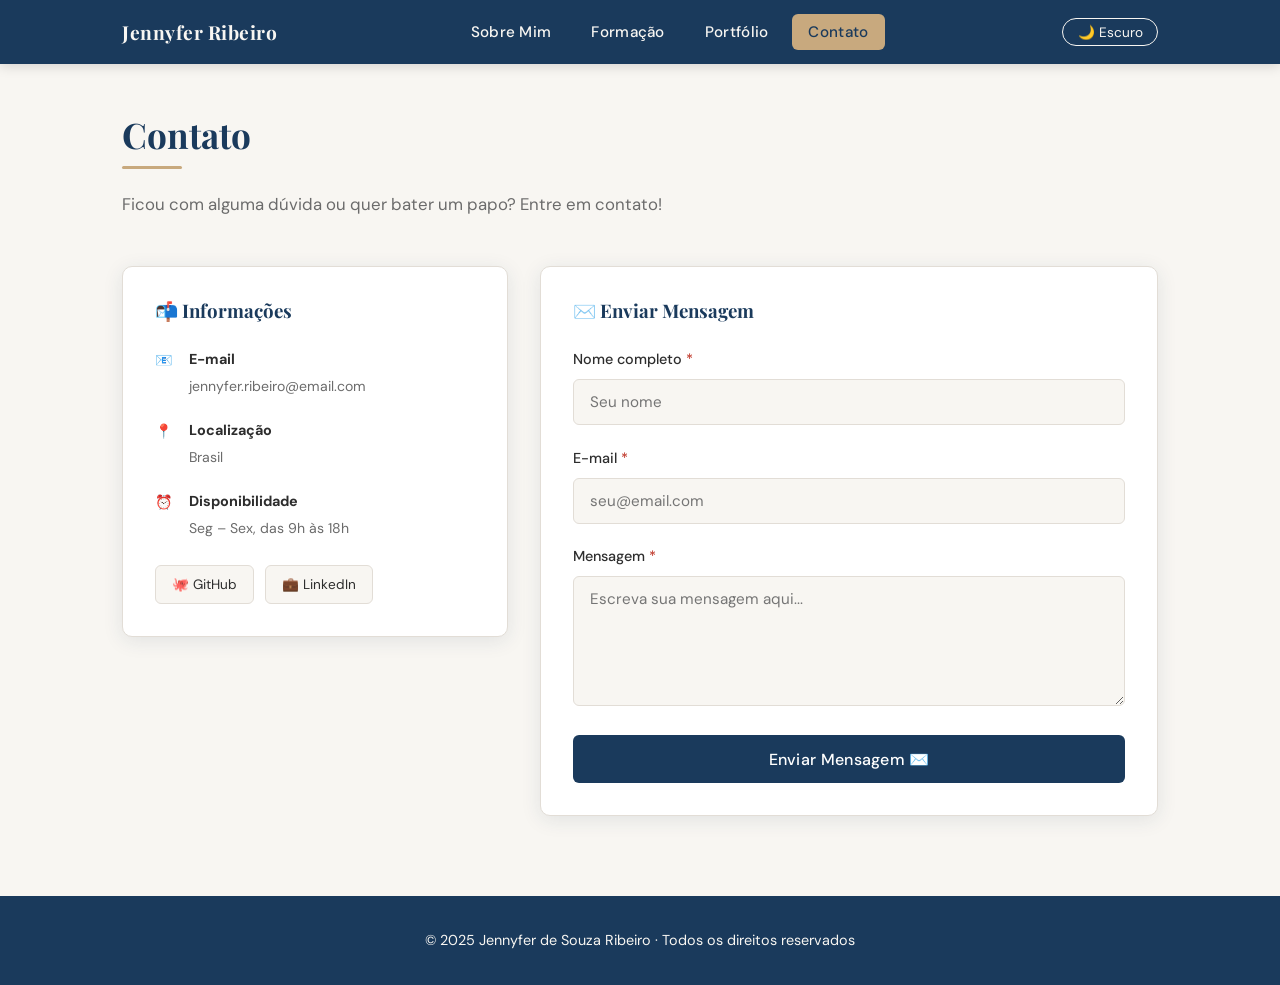
==== contato.html @ c046cff6 "Rename 4contato.html to contato.html" ====
<!DOCTYPE html>
<html lang="pt-BR">
<head>
  <meta charset="UTF-8" />
  <meta name="viewport" content="width=device-width, initial-scale=1.0" />
  <title>Jennyfer Ribeiro | Contato</title>
  <link rel="stylesheet" href="css/style.css" />
  <style>
    /* === LAYOUT DA PÁGINA DE CONTATO === */
    .contato-grid {
      display: grid;
      grid-template-columns: 1fr 1.6fr;
      gap: 2rem;
      margin-top: 1rem;
    }

    /* === CARD DE INFORMAÇÕES === */
    .info-card {
      background-color: var(--cor-fundo-card);
      border: 1px solid var(--cor-borda);
      border-radius: var(--raio);
      padding: 2rem;
      box-shadow: var(--sombra);
      transition: background-color var(--transicao);
      height: fit-content;
    }

    .info-card h3 {
      color: var(--cor-primaria);
      margin-bottom: 1.5rem;
    }

    /* Item de contato (ícone + texto) */
    .info-item {
      display: flex;
      align-items: flex-start;
      gap: 1rem;
      margin-bottom: 1.2rem;
    }

    .info-icone {
      font-size: 1.4rem;
      flex-shrink: 0;
      margin-top: 2px;
    }

    .info-item strong {
      display: block;
      color: var(--cor-texto);
      font-size: 0.9rem;
    }

    .info-item span {
      color: var(--cor-texto-suave);
      font-size: 0.88rem;
    }

    /* Links de redes sociais */
    .redes {
      display: flex;
      gap: 0.7rem;
      margin-top: 1.5rem;
      flex-wrap: wrap;
    }

    .rede-btn {
      padding: 0.45rem 1rem;
      border-radius: 6px;
      border: 1.5px solid var(--cor-borda);
      background: var(--cor-fundo);
      color: var(--cor-texto);
      font-size: 0.85rem;
      font-family: 'DM Sans', sans-serif;
      cursor: pointer;
      text-decoration: none;
      display: inline-flex;
      align-items: center;
      gap: 0.4rem;
      transition: all var(--transicao);
    }

    .rede-btn:hover {
      background-color: var(--cor-primaria);
      color: #fff;
      border-color: var(--cor-primaria);
    }

    /* === FORMULÁRIO === */
    .form-card {
      background-color: var(--cor-fundo-card);
      border: 1px solid var(--cor-borda);
      border-radius: var(--raio);
      padding: 2rem;
      box-shadow: var(--sombra);
      transition: background-color var(--transicao);
    }

    .form-card h3 {
      color: var(--cor-primaria);
      margin-bottom: 1.5rem;
    }

    /* Grupo de campo: label + input */
    .form-grupo {
      margin-bottom: 1.3rem;
    }

    .form-grupo label {
      display: block;
      font-size: 0.9rem;
      font-weight: 500;
      color: var(--cor-texto);
      margin-bottom: 0.45rem;
    }

    /* Asterisco obrigatório */
    .form-grupo label span {
      color: #c0392b;
    }

    /* Estilo dos campos de input */
    .form-grupo input,
    .form-grupo textarea {
      width: 100%;
      padding: 0.75rem 1rem;
      border: 1.5px solid var(--cor-borda);
      border-radius: 6px;
      background-color: var(--cor-fundo);
      color: var(--cor-texto);
      font-family: 'DM Sans', sans-serif;
      font-size: 0.95rem;
      transition: border-color var(--transicao), box-shadow var(--transicao), background-color var(--transicao);
      outline: none;
    }

    .form-grupo input:focus,
    .form-grupo textarea:focus {
      border-color: var(--cor-primaria);
      box-shadow: 0 0 0 3px rgba(26, 58, 92, 0.12);
    }

    /* Campo com erro de validação */
    .form-grupo input.erro,
    .form-grupo textarea.erro {
      border-color: #c0392b;
      box-shadow: 0 0 0 3px rgba(192, 57, 43, 0.12);
    }

    .form-grupo textarea {
      resize: vertical;
      min-height: 130px;
    }

    /* Mensagem de erro individual */
    .erro-msg {
      color: #c0392b;
      font-size: 0.82rem;
      margin-top: 0.3rem;
      display: none; /* ocultado por padrão; JS mostra quando necessário */
    }

    /* Botão de envio */
    .btn-enviar {
      width: 100%;
      padding: 0.85rem;
      background-color: var(--cor-primaria);
      color: #fff;
      border: none;
      border-radius: 6px;
      font-size: 1rem;
      font-family: 'DM Sans', sans-serif;
      font-weight: 500;
      cursor: pointer;
      transition: background-color var(--transicao), transform var(--transicao);
      letter-spacing: 0.3px;
    }

    .btn-enviar:hover {
      background-color: var(--cor-secundaria);
      color: #1a3a5c;
    }

    .btn-enviar:active {
      transform: scale(0.98);
    }

    /* === MODAL DE CONFIRMAÇÃO === */
    .modal-overlay {
      position: fixed;
      inset: 0;
      background-color: rgba(0, 0, 0, 0.45);
      display: flex;
      align-items: center;
      justify-content: center;
      z-index: 2000;
      opacity: 0;
      pointer-events: none;
      transition: opacity 0.3s ease;
    }

    .modal-overlay.visivel {
      opacity: 1;
      pointer-events: all;
    }

    .modal-box {
      background-color: var(--cor-fundo-card);
      border-radius: var(--raio);
      padding: 2.5rem;
      max-width: 400px;
      width: 90%;
      text-align: center;
      box-shadow: 0 20px 60px rgba(0,0,0,0.25);
      transform: scale(0.9);
      transition: transform 0.3s ease, background-color var(--transicao);
    }

    .modal-overlay.visivel .modal-box {
      transform: scale(1);
    }

    .modal-icone {
      font-size: 3rem;
      margin-bottom: 1rem;
    }

    .modal-box h3 {
      color: var(--cor-primaria);
      margin-bottom: 0.7rem;
    }

    .modal-box p {
      color: var(--cor-texto-suave);
      font-size: 0.95rem;
      margin-bottom: 1.5rem;
    }

    .btn-fechar-modal {
      padding: 0.6rem 2rem;
      background-color: var(--cor-primaria);
      color: #fff;
      border: none;
      border-radius: 6px;
      font-family: 'DM Sans', sans-serif;
      font-size: 0.95rem;
      cursor: pointer;
      transition: background-color var(--transicao);
    }

    .btn-fechar-modal:hover {
      background-color: var(--cor-secundaria);
      color: #1a3a5c;
    }

    @media (max-width: 768px) {
      .contato-grid { grid-template-columns: 1fr; }
    }
  </style>
</head>
<body>

  <!-- ============================================
       NAVEGAÇÃO PRINCIPAL
       ============================================ -->
  <nav aria-label="Navegação principal">
    <div class="nav-container">
      <span class="nav-logo">Jennyfer Ribeiro</span>
      <button class="nav-toggle" aria-label="Abrir menu" aria-expanded="false">
        <span></span><span></span><span></span>
      </button>
      <ul class="nav-links" role="list">
        <li><a href="index.html">Sobre Mim</a></li>
        <li><a href="formacao.html">Formação</a></li>
        <li><a href="portfolio.html">Portfólio</a></li>
        <li><a href="contato.html">Contato</a></li>
      </ul>
      <button id="btn-tema" aria-label="Alternar tema">🌙 Escuro</button>
    </div>
  </nav>

  <!-- ============================================
       CONTEÚDO PRINCIPAL
       ============================================ -->
  <main>

    <h2 class="secao-titulo">Contato</h2>
    <p class="secao-subtitulo">Ficou com alguma dúvida ou quer bater um papo? Entre em contato!</p>

    <div class="contato-grid">

      <!-- Informações de contato -->
      <aside class="info-card">
        <h3>📬 Informações</h3>

        <div class="info-item">
          <span class="info-icone">📧</span>
          <div>
            <strong>E-mail</strong>
            <span>jennyfer.ribeiro@email.com</span>
          </div>
        </div>

        <div class="info-item">
          <span class="info-icone">📍</span>
          <div>
            <strong>Localização</strong>
            <span>Brasil</span>
          </div>
        </div>

        <div class="info-item">
          <span class="info-icone">⏰</span>
          <div>
            <strong>Disponibilidade</strong>
            <span>Seg – Sex, das 9h às 18h</span>
          </div>
        </div>

        <!-- Links de redes sociais -->
        <div class="redes">
          <a href="https://github.com/jennyferribeiro" target="_blank" rel="noopener noreferrer" class="rede-btn">🐙 GitHub</a>
          <a href="https://linkedin.com/in/jennyferribeiro" target="_blank" rel="noopener noreferrer" class="rede-btn">💼 LinkedIn</a>
        </div>
      </aside>

      <!-- Formulário de contato -->
      <section class="form-card">
        <h3>✉️ Enviar Mensagem</h3>

        <!--
          FORMULÁRIO DE CONTATO
          A validação é feita inteiramente em JavaScript (sem submit padrão),
          conforme exigência da atividade.
        -->
        <form id="form-contato" novalidate>

          <!-- Campo: Nome -->
          <div class="form-grupo">
            <label for="nome">Nome completo <span>*</span></label>
            <input
              type="text"
              id="nome"
              name="nome"
              placeholder="Seu nome"
              autocomplete="name"
            />
            <p class="erro-msg" id="erro-nome">Por favor, informe seu nome completo.</p>
          </div>

          <!-- Campo: E-mail -->
          <div class="form-grupo">
            <label for="email">E-mail <span>*</span></label>
            <input
              type="email"
              id="email"
              name="email"
              placeholder="seu@email.com"
              autocomplete="email"
            />
            <p class="erro-msg" id="erro-email">Por favor, informe um e-mail válido (ex: usuario@dominio.com).</p>
          </div>

          <!-- Campo: Mensagem -->
          <div class="form-grupo">
            <label for="mensagem">Mensagem <span>*</span></label>
            <textarea
              id="mensagem"
              name="mensagem"
              placeholder="Escreva sua mensagem aqui..."
            ></textarea>
            <p class="erro-msg" id="erro-mensagem">Por favor, escreva uma mensagem antes de enviar.</p>
          </div>

          <button type="submit" class="btn-enviar">Enviar Mensagem ✉️</button>

        </form>
      </section>

    </div>

  </main>

  <!-- ============================================
       MODAL DE CONFIRMAÇÃO
       Exibido após envio válido do formulário
       ============================================ -->
  <div class="modal-overlay" id="modal" role="dialog" aria-modal="true" aria-labelledby="modal-titulo">
    <div class="modal-box">
      <div class="modal-icone">✅</div>
      <h3 id="modal-titulo">Mensagem enviada!</h3>
      <p>Obrigada pelo contato, sua mensagem foi recebida com sucesso. Responderei em breve!</p>
      <button class="btn-fechar-modal" id="btn-fechar-modal">Fechar</button>
    </div>
  </div>

  <!-- ============================================
       RODAPÉ
       ============================================ -->
  <footer>
    <p>&copy; 2025 Jennyfer de Souza Ribeiro · Todos os direitos reservados</p>
  </footer>

  <!-- Script compartilhado: tema, menu, link ativo -->
  <script src="js/main.js"></script>

  <script>
    // ============================================
    // VALIDAÇÃO E ENVIO DO FORMULÁRIO DE CONTATO
    // Valida os campos antes do envio e exibe modal
    // ============================================
    (function () {

      var form      = document.getElementById('form-contato');
      var modal     = document.getElementById('modal');
      var btnFechar = document.getElementById('btn-fechar-modal');

      // --- Função auxiliar: valida formato de e-mail ---
      // Usa expressão regular para checar padrão usuario@dominio.com
      function emailValido(valor) {
        var regex = /^[^\s@]+@[^\s@]+\.[^\s@]{2,}$/;
        return regex.test(valor.trim());
      }

      // --- Função auxiliar: exibe ou oculta erro de um campo ---
      function marcarErro(campo, msgId, temErro) {
        var msg = document.getElementById(msgId);
        if (temErro) {
          campo.classList.add('erro');
          msg.style.display = 'block';
        } else {
          campo.classList.remove('erro');
          msg.style.display = 'none';
        }
      }

      // --- Remove erro ao usuário começar a digitar ---
      ['nome', 'email', 'mensagem'].forEach(function (id) {
        var campo = document.getElementById(id);
        campo.addEventListener('input', function () {
          campo.classList.remove('erro');
          document.getElementById('erro-' + id).style.display = 'none';
        });
      });

      // --- Evento de envio do formulário ---
      form.addEventListener('submit', function (evento) {
        // Impede o comportamento padrão do navegador (recarregar a página)
        evento.preventDefault();

        var campoNome     = document.getElementById('nome');
        var campoEmail    = document.getElementById('email');
        var campoMensagem = document.getElementById('mensagem');

        var nome     = campoNome.value.trim();
        var email    = campoEmail.value.trim();
        var mensagem = campoMensagem.value.trim();

        // Valida cada campo e exibe/oculta mensagem de erro
        var nomeOk     = nome.length >= 2;
        var emailOk    = emailValido(email);
        var mensagemOk = mensagem.length >= 5;

        marcarErro(campoNome,     'erro-nome',     !nomeOk);
        marcarErro(campoEmail,    'erro-email',    !emailOk);
        marcarErro(campoMensagem, 'erro-mensagem', !mensagemOk);

        // Se algum campo for inválido, interrompe aqui
        if (!nomeOk || !emailOk || !mensagemOk) {
          return;
        }

        // === TODOS OS CAMPOS VÁLIDOS ===

        // Limpa os campos do formulário
        form.reset();

        // Remove classes de erro residuais
        [campoNome, campoEmail, campoMensagem].forEach(function (c) {
          c.classList.remove('erro');
        });

        // Exibe o modal de confirmação
        modal.classList.add('visivel');
      });

      // --- Fecha o modal ao clicar no botão ---
      btnFechar.addEventListener('click', function () {
        modal.classList.remove('visivel');
      });

      // --- Fecha o modal ao clicar fora da caixa ---
      modal.addEventListener('click', function (e) {
        if (e.target === modal) {
          modal.classList.remove('visivel');
        }
      });

      // --- Fecha o modal com a tecla Escape ---
      document.addEventListener('keydown', function (e) {
        if (e.key === 'Escape' && modal.classList.contains('visivel')) {
          modal.classList.remove('visivel');
        }
      });

    })();
  </script>

</body>
</html>
---- css/style.css ----
/* ============================================
   PORTFÓLIO - JENNYFER DE SOUZA RIBEIRO
   Estilos globais e componentes compartilhados
   ============================================ */

/* Importação de fontes do Google Fonts */
@import url('https://fonts.googleapis.com/css2?family=Playfair+Display:wght@400;600;700&family=DM+Sans:wght@300;400;500&display=swap');

/* ============================================
   VARIÁVEIS CSS - Tema Claro (padrão)
   ============================================ */
:root {
  --cor-primaria: #1a3a5c;
  --cor-secundaria: #c8a97e;
  --cor-fundo: #f8f6f2;
  --cor-fundo-card: #ffffff;
  --cor-texto: #2d2d2d;
  --cor-texto-suave: #6b6b6b;
  --cor-borda: #e2ddd6;
  --cor-nav-fundo: #1a3a5c;
  --cor-nav-texto: #f8f6f2;
  --cor-nav-hover: #c8a97e;
  --cor-destaque: #c8a97e;
  --sombra: 0 4px 20px rgba(26, 58, 92, 0.10);
  --sombra-hover: 0 8px 32px rgba(26, 58, 92, 0.18);
  --raio: 10px;
  --transicao: 0.3s ease;
}

/* ============================================
   TEMA ESCURO - ativado via JS
   ============================================ */
body.dark-mode {
  --cor-primaria: #7eb8f7;
  --cor-secundaria: #c8a97e;
  --cor-fundo: #14202e;
  --cor-fundo-card: #1e2f42;
  --cor-texto: #e8e4dc;
  --cor-texto-suave: #a0a8b4;
  --cor-borda: #2a3d52;
  --cor-nav-fundo: #0e1a27;
  --cor-nav-texto: #e8e4dc;
  --cor-nav-hover: #c8a97e;
  --sombra: 0 4px 20px rgba(0,0,0,0.35);
  --sombra-hover: 0 8px 32px rgba(0,0,0,0.5);
}

/* ============================================
   RESET E BASE
   ============================================ */
*, *::before, *::after {
  box-sizing: border-box;
  margin: 0;
  padding: 0;
}

html {
  scroll-behavior: smooth;
}

body {
  font-family: 'DM Sans', sans-serif;
  background-color: var(--cor-fundo);
  color: var(--cor-texto);
  line-height: 1.7;
  transition: background-color var(--transicao), color var(--transicao);
}

h1, h2, h3, h4 {
  font-family: 'Playfair Display', serif;
  line-height: 1.3;
}

a {
  color: var(--cor-primaria);
  text-decoration: none;
  transition: color var(--transicao);
}

a:hover {
  color: var(--cor-secundaria);
}

img {
  max-width: 100%;
  display: block;
}

/* ============================================
   BARRA DE NAVEGAÇÃO
   ============================================ */
nav {
  background-color: var(--cor-nav-fundo);
  position: sticky;
  top: 0;
  z-index: 1000;
  transition: background-color var(--transicao);
  box-shadow: 0 2px 12px rgba(0,0,0,0.15);
}

.nav-container {
  max-width: 1100px;
  margin: 0 auto;
  padding: 0 2rem;
  display: flex;
  align-items: center;
  justify-content: space-between;
  height: 64px;
}

/* Logo/nome na navbar */
.nav-logo {
  font-family: 'Playfair Display', serif;
  font-size: 1.2rem;
  font-weight: 700;
  color: var(--cor-nav-texto);
  letter-spacing: 0.5px;
}

/* Lista de links */
.nav-links {
  list-style: none;
  display: flex;
  gap: 0.5rem;
}

.nav-links a {
  color: var(--cor-nav-texto);
  padding: 0.5rem 1rem;
  border-radius: 6px;
  font-size: 0.95rem;
  font-weight: 500;
  letter-spacing: 0.3px;
  transition: background-color var(--transicao), color var(--transicao);
}

.nav-links a:hover,
.nav-links a.ativo {
  background-color: var(--cor-nav-hover);
  color: #1a3a5c;
}

/* Botão de tema claro/escuro */
#btn-tema {
  background: none;
  border: 1.5px solid var(--cor-nav-texto);
  color: var(--cor-nav-texto);
  border-radius: 20px;
  padding: 0.3rem 0.9rem;
  font-size: 0.85rem;
  cursor: pointer;
  transition: background-color var(--transicao), color var(--transicao);
  font-family: 'DM Sans', sans-serif;
  white-space: nowrap;
}

#btn-tema:hover {
  background-color: var(--cor-nav-hover);
  color: #1a3a5c;
  border-color: var(--cor-nav-hover);
}

/* Menu hambúrguer (mobile) */
.nav-toggle {
  display: none;
  flex-direction: column;
  gap: 5px;
  cursor: pointer;
  padding: 4px;
}

.nav-toggle span {
  display: block;
  width: 24px;
  height: 2px;
  background-color: var(--cor-nav-texto);
  border-radius: 2px;
  transition: transform var(--transicao), opacity var(--transicao);
}

/* ============================================
   LAYOUT PRINCIPAL
   ============================================ */
main {
  max-width: 1100px;
  margin: 0 auto;
  padding: 3rem 2rem 5rem;
}

/* Cabeçalho de seção */
.secao-titulo {
  font-size: 2.2rem;
  color: var(--cor-primaria);
  margin-bottom: 0.5rem;
  position: relative;
  display: inline-block;
}

.secao-titulo::after {
  content: '';
  display: block;
  width: 60px;
  height: 3px;
  background-color: var(--cor-secundaria);
  margin-top: 8px;
  border-radius: 2px;
}

.secao-subtitulo {
  color: var(--cor-texto-suave);
  font-size: 1.05rem;
  margin-bottom: 3rem;
  margin-top: 0.8rem;
}

/* ============================================
   CARDS
   ============================================ */
.card {
  background-color: var(--cor-fundo-card);
  border: 1px solid var(--cor-borda);
  border-radius: var(--raio);
  padding: 2rem;
  box-shadow: var(--sombra);
  transition: box-shadow var(--transicao), transform var(--transicao), background-color var(--transicao);
}

.card:hover {
  box-shadow: var(--sombra-hover);
  transform: translateY(-3px);
}

/* ============================================
   TAG / BADGE
   ============================================ */
.tag {
  display: inline-block;
  background-color: var(--cor-fundo);
  color: var(--cor-primaria);
  border: 1px solid var(--cor-borda);
  border-radius: 20px;
  padding: 0.2rem 0.8rem;
  font-size: 0.82rem;
  font-weight: 500;
}

/* ============================================
   RODAPÉ
   ============================================ */
footer {
  background-color: var(--cor-nav-fundo);
  color: var(--cor-nav-texto);
  text-align: center;
  padding: 2rem;
  font-size: 0.9rem;
  transition: background-color var(--transicao);
}

footer a {
  color: var(--cor-secundaria);
}

/* ============================================
   RESPONSIVIDADE - MOBILE
   ============================================ */
@media (max-width: 768px) {
  /* Esconde links, mostra hambúrguer */
  .nav-links {
    display: none;
    flex-direction: column;
    position: absolute;
    top: 64px;
    left: 0;
    right: 0;
    background-color: var(--cor-nav-fundo);
    padding: 1rem 2rem 1.5rem;
    gap: 0.25rem;
    box-shadow: 0 8px 20px rgba(0,0,0,0.2);
  }

  .nav-links.aberto {
    display: flex;
  }

  .nav-toggle {
    display: flex;
  }

  .nav-container {
    flex-wrap: wrap;
  }

  main {
    padding: 2rem 1.2rem 4rem;
  }

  .secao-titulo {
    font-size: 1.7rem;
  }
}
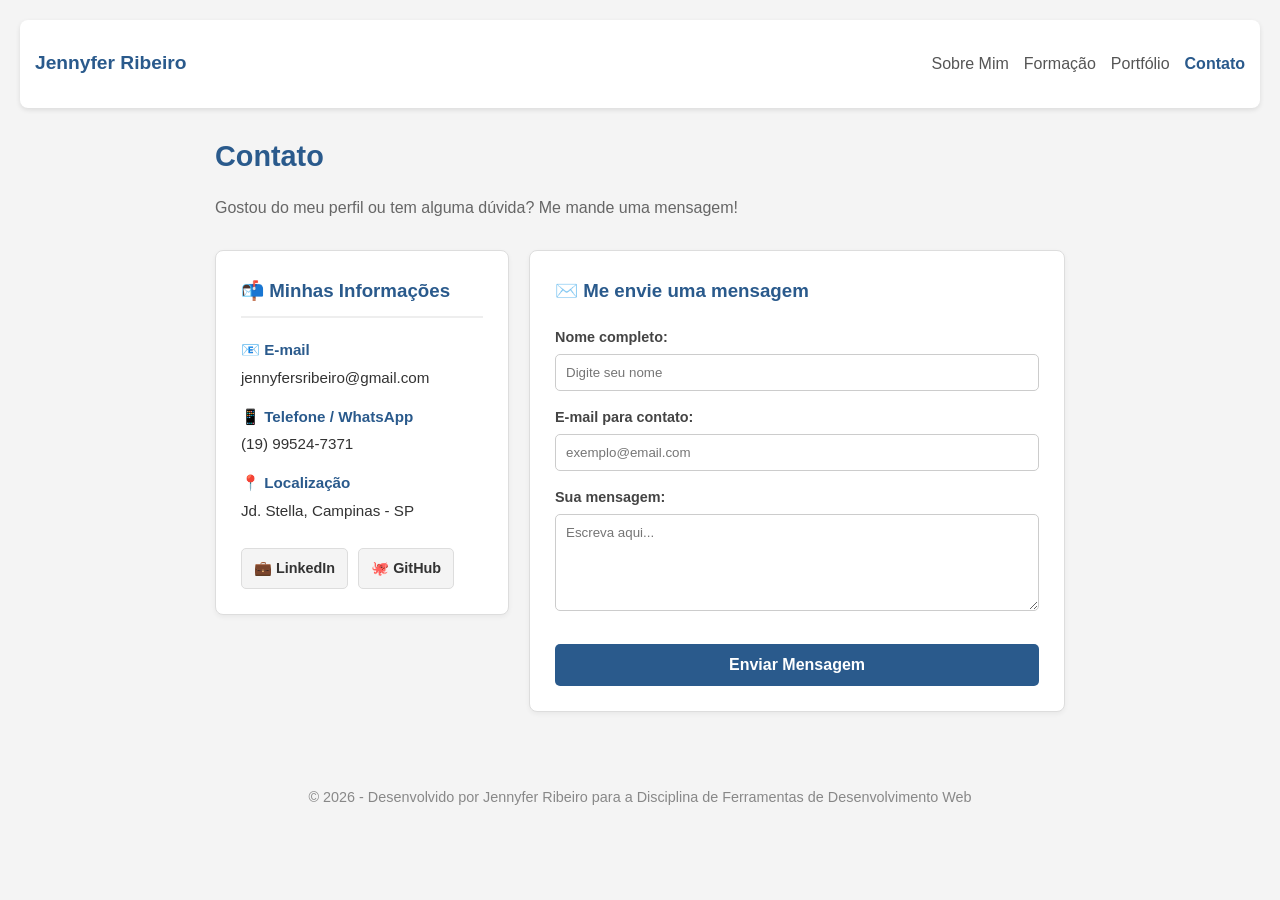
==== commit b4cc0f48: "Update contato.html" ====
--- a/contato.html
+++ b/contato.html
@@ -1,509 +1,318 @@
 <!DOCTYPE html>
 <html lang="pt-BR">
 <head>
-  <meta charset="UTF-8" />
-  <meta name="viewport" content="width=device-width, initial-scale=1.0" />
-  <title>Jennyfer Ribeiro | Contato</title>
-  <link rel="stylesheet" href="css/style.css" />
-  <style>
-    /* === LAYOUT DA PÁGINA DE CONTATO === */
-    .contato-grid {
-      display: grid;
-      grid-template-columns: 1fr 1.6fr;
-      gap: 2rem;
-      margin-top: 1rem;
-    }
-
-    /* === CARD DE INFORMAÇÕES === */
-    .info-card {
-      background-color: var(--cor-fundo-card);
-      border: 1px solid var(--cor-borda);
-      border-radius: var(--raio);
-      padding: 2rem;
-      box-shadow: var(--sombra);
-      transition: background-color var(--transicao);
-      height: fit-content;
-    }
-
-    .info-card h3 {
-      color: var(--cor-primaria);
-      margin-bottom: 1.5rem;
-    }
-
-    /* Item de contato (ícone + texto) */
-    .info-item {
-      display: flex;
-      align-items: flex-start;
-      gap: 1rem;
-      margin-bottom: 1.2rem;
-    }
-
-    .info-icone {
-      font-size: 1.4rem;
-      flex-shrink: 0;
-      margin-top: 2px;
-    }
-
-    .info-item strong {
-      display: block;
-      color: var(--cor-texto);
-      font-size: 0.9rem;
-    }
-
-    .info-item span {
-      color: var(--cor-texto-suave);
-      font-size: 0.88rem;
-    }
-
-    /* Links de redes sociais */
-    .redes {
-      display: flex;
-      gap: 0.7rem;
-      margin-top: 1.5rem;
-      flex-wrap: wrap;
-    }
-
-    .rede-btn {
-      padding: 0.45rem 1rem;
-      border-radius: 6px;
-      border: 1.5px solid var(--cor-borda);
-      background: var(--cor-fundo);
-      color: var(--cor-texto);
-      font-size: 0.85rem;
-      font-family: 'DM Sans', sans-serif;
-      cursor: pointer;
-      text-decoration: none;
-      display: inline-flex;
-      align-items: center;
-      gap: 0.4rem;
-      transition: all var(--transicao);
-    }
-
-    .rede-btn:hover {
-      background-color: var(--cor-primaria);
-      color: #fff;
-      border-color: var(--cor-primaria);
-    }
-
-    /* === FORMULÁRIO === */
-    .form-card {
-      background-color: var(--cor-fundo-card);
-      border: 1px solid var(--cor-borda);
-      border-radius: var(--raio);
-      padding: 2rem;
-      box-shadow: var(--sombra);
-      transition: background-color var(--transicao);
-    }
-
-    .form-card h3 {
-      color: var(--cor-primaria);
-      margin-bottom: 1.5rem;
-    }
-
-    /* Grupo de campo: label + input */
-    .form-grupo {
-      margin-bottom: 1.3rem;
-    }
-
-    .form-grupo label {
-      display: block;
-      font-size: 0.9rem;
-      font-weight: 500;
-      color: var(--cor-texto);
-      margin-bottom: 0.45rem;
-    }
-
-    /* Asterisco obrigatório */
-    .form-grupo label span {
-      color: #c0392b;
-    }
-
-    /* Estilo dos campos de input */
-    .form-grupo input,
-    .form-grupo textarea {
-      width: 100%;
-      padding: 0.75rem 1rem;
-      border: 1.5px solid var(--cor-borda);
-      border-radius: 6px;
-      background-color: var(--cor-fundo);
-      color: var(--cor-texto);
-      font-family: 'DM Sans', sans-serif;
-      font-size: 0.95rem;
-      transition: border-color var(--transicao), box-shadow var(--transicao), background-color var(--transicao);
-      outline: none;
-    }
-
-    .form-grupo input:focus,
-    .form-grupo textarea:focus {
-      border-color: var(--cor-primaria);
-      box-shadow: 0 0 0 3px rgba(26, 58, 92, 0.12);
-    }
-
-    /* Campo com erro de validação */
-    .form-grupo input.erro,
-    .form-grupo textarea.erro {
-      border-color: #c0392b;
-      box-shadow: 0 0 0 3px rgba(192, 57, 43, 0.12);
-    }
-
-    .form-grupo textarea {
-      resize: vertical;
-      min-height: 130px;
-    }
-
-    /* Mensagem de erro individual */
-    .erro-msg {
-      color: #c0392b;
-      font-size: 0.82rem;
-      margin-top: 0.3rem;
-      display: none; /* ocultado por padrão; JS mostra quando necessário */
-    }
-
-    /* Botão de envio */
-    .btn-enviar {
-      width: 100%;
-      padding: 0.85rem;
-      background-color: var(--cor-primaria);
-      color: #fff;
-      border: none;
-      border-radius: 6px;
-      font-size: 1rem;
-      font-family: 'DM Sans', sans-serif;
-      font-weight: 500;
-      cursor: pointer;
-      transition: background-color var(--transicao), transform var(--transicao);
-      letter-spacing: 0.3px;
-    }
-
-    .btn-enviar:hover {
-      background-color: var(--cor-secundaria);
-      color: #1a3a5c;
-    }
-
-    .btn-enviar:active {
-      transform: scale(0.98);
-    }
-
-    /* === MODAL DE CONFIRMAÇÃO === */
-    .modal-overlay {
-      position: fixed;
-      inset: 0;
-      background-color: rgba(0, 0, 0, 0.45);
-      display: flex;
-      align-items: center;
-      justify-content: center;
-      z-index: 2000;
-      opacity: 0;
-      pointer-events: none;
-      transition: opacity 0.3s ease;
-    }
-
-    .modal-overlay.visivel {
-      opacity: 1;
-      pointer-events: all;
-    }
-
-    .modal-box {
-      background-color: var(--cor-fundo-card);
-      border-radius: var(--raio);
-      padding: 2.5rem;
-      max-width: 400px;
-      width: 90%;
-      text-align: center;
-      box-shadow: 0 20px 60px rgba(0,0,0,0.25);
-      transform: scale(0.9);
-      transition: transform 0.3s ease, background-color var(--transicao);
-    }
-
-    .modal-overlay.visivel .modal-box {
-      transform: scale(1);
-    }
-
-    .modal-icone {
-      font-size: 3rem;
-      margin-bottom: 1rem;
-    }
-
-    .modal-box h3 {
-      color: var(--cor-primaria);
-      margin-bottom: 0.7rem;
-    }
-
-    .modal-box p {
-      color: var(--cor-texto-suave);
-      font-size: 0.95rem;
-      margin-bottom: 1.5rem;
-    }
-
-    .btn-fechar-modal {
-      padding: 0.6rem 2rem;
-      background-color: var(--cor-primaria);
-      color: #fff;
-      border: none;
-      border-radius: 6px;
-      font-family: 'DM Sans', sans-serif;
-      font-size: 0.95rem;
-      cursor: pointer;
-      transition: background-color var(--transicao);
-    }
-
-    .btn-fechar-modal:hover {
-      background-color: var(--cor-secundaria);
-      color: #1a3a5c;
-    }
-
-    @media (max-width: 768px) {
-      .contato-grid { grid-template-columns: 1fr; }
-    }
-  </style>
+    <meta charset="UTF-8">
+    <meta name="viewport" content="width=device-width, initial-scale=1.0">
+    <title>Contato - Jennyfer Ribeiro</title>
+    
+    <style>
+        /* Estilos Gerais do Site */
+        body {
+            font-family: Arial, Helvetica, sans-serif;
+            background-color: #f4f4f4;
+            color: #333;
+            margin: 0;
+            padding: 20px;
+            line-height: 1.6;
+        }
+
+        /* Menu de Navegação */
+        nav {
+            background-color: #fff;
+            padding: 15px;
+            margin-bottom: 25px;
+            border-radius: 8px;
+            box-shadow: 0 2px 5px rgba(0,0,0,0.1);
+            display: flex;
+            justify-content: space-between;
+            align-items: center;
+        }
+
+        .logo {
+            font-weight: bold;
+            font-size: 1.2em;
+            color: #2a5a8c;
+        }
+
+        nav ul {
+            list-style: none;
+            padding: 0;
+            display: flex;
+            gap: 15px;
+        }
+
+        nav a {
+            text-decoration: none;
+            color: #555;
+            font-weight: 500;
+        }
+
+        nav a:hover {
+            color: #2a5a8c;
+            text-decoration: underline;
+        }
+
+        /* Container Principal */
+        .container {
+            max-width: 850px;
+            margin: 0 auto;
+        }
+
+        .titulo-secao {
+            color: #2a5a8c;
+            font-size: 1.8em;
+            margin-bottom: 5px;
+        }
+
+        .subtitulo-secao {
+            color: #666;
+            margin-bottom: 30px;
+        }
+
+        /* Grid da página de contato */
+        .contato-grid {
+            display: flex;
+            gap: 20px;
+        }
+
+        /* Card Lateral de Informações */
+        .info-card {
+            background-color: #fff;
+            border: 1px solid #ddd;
+            border-radius: 8px;
+            padding: 25px;
+            flex: 1;
+            box-shadow: 0 2px 5px rgba(0,0,0,0.05);
+            height: fit-content;
+        }
+
+        .info-card h3 {
+            color: #2a5a8c;
+            margin-top: 0;
+            margin-bottom: 20px;
+            border-bottom: 2px solid #eee;
+            padding-bottom: 10px;
+        }
+
+        .info-item {
+            margin-bottom: 15px;
+            font-size: 0.95em;
+        }
+
+        .info-item strong {
+            display: block;
+            color: #2a5a8c;
+            margin-bottom: 3px;
+        }
+
+        /* Botões de Redes Sociais */
+        .redes {
+            margin-top: 25px;
+            display: flex;
+            gap: 10px;
+            flex-wrap: wrap;
+        }
+
+        .rede-btn {
+            background-color: #f4f4f4;
+            border: 1px solid #ddd;
+            padding: 8px 12px;
+            border-radius: 5px;
+            text-decoration: none;
+            color: #333;
+            font-weight: bold;
+            font-size: 0.9em;
+            transition: 0.3s;
+        }
+
+        .rede-btn:hover {
+            background-color: #2a5a8c;
+            color: #fff;
+            border-color: #2a5a8c;
+        }
+
+        /* Formulário de Contato */
+        .form-card {
+            background-color: #fff;
+            border: 1px solid #ddd;
+            border-radius: 8px;
+            padding: 25px;
+            flex: 2;
+            box-shadow: 0 2px 5px rgba(0,0,0,0.05);
+        }
+
+        .form-card h3 {
+            color: #2a5a8c;
+            margin-top: 0;
+            margin-bottom: 20px;
+        }
+
+        .form-grupo {
+            margin-bottom: 15px;
+        }
+
+        .form-grupo label {
+            display: block;
+            margin-bottom: 5px;
+            font-weight: bold;
+            color: #444;
+            font-size: 0.9em;
+        }
+
+        .form-grupo input, .form-grupo textarea {
+            width: 100%;
+            padding: 10px;
+            border: 1px solid #ccc;
+            border-radius: 5px;
+            box-sizing: border-box; /* Garante que o padding não quebre a largura */
+            font-family: Arial, Helvetica, sans-serif;
+        }
+
+        .form-grupo input:focus, .form-grupo textarea:focus {
+            border-color: #2a5a8c;
+            outline: none;
+        }
+
+        .btn-enviar {
+            background-color: #2a5a8c;
+            color: white;
+            border: none;
+            padding: 12px 20px;
+            border-radius: 5px;
+            font-weight: bold;
+            cursor: pointer;
+            width: 100%;
+            font-size: 1em;
+            margin-top: 10px;
+        }
+
+        .btn-enviar:hover {
+            background-color: #1a3a5c;
+        }
+
+        /* Footer */
+        footer {
+            text-align: center;
+            padding: 20px;
+            color: #888;
+            font-size: 0.9em;
+            margin-top: 40px;
+        }
+
+        /* Responsivo para celular */
+        @media (max-width: 600px) {
+            .contato-grid {
+                flex-direction: column;
+            }
+            nav {
+                flex-direction: column;
+                gap: 10px;
+            }
+        }
+    </style>
 </head>
 <body>
 
-  <!-- ============================================
-       NAVEGAÇÃO PRINCIPAL
-       ============================================ -->
-  <nav aria-label="Navegação principal">
-    <div class="nav-container">
-      <span class="nav-logo">Jennyfer Ribeiro</span>
-      <button class="nav-toggle" aria-label="Abrir menu" aria-expanded="false">
-        <span></span><span></span><span></span>
-      </button>
-      <ul class="nav-links" role="list">
-        <li><a href="index.html">Sobre Mim</a></li>
-        <li><a href="formacao.html">Formação</a></li>
-        <li><a href="portfolio.html">Portfólio</a></li>
-        <li><a href="contato.html">Contato</a></li>
-      </ul>
-      <button id="btn-tema" aria-label="Alternar tema">🌙 Escuro</button>
-    </div>
-  </nav>
-
-  <!-- ============================================
-       CONTEÚDO PRINCIPAL
-       ============================================ -->
-  <main>
-
-    <h2 class="secao-titulo">Contato</h2>
-    <p class="secao-subtitulo">Ficou com alguma dúvida ou quer bater um papo? Entre em contato!</p>
-
-    <div class="contato-grid">
-
-      <!-- Informações de contato -->
-      <aside class="info-card">
-        <h3>📬 Informações</h3>
-
-        <div class="info-item">
-          <span class="info-icone">📧</span>
-          <div>
-            <strong>E-mail</strong>
-            <span>jennyfer.ribeiro@email.com</span>
-          </div>
+    <nav>
+        <div class="logo">Jennyfer Ribeiro</div>
+        <ul>
+            <li><a href="index.html">Sobre Mim</a></li>
+            <li><a href="formacao.html">Formação</a></li>
+            <li><a href="portfolio.html">Portfólio</a></li>
+            <li><a href="contato.html" style="color: #2a5a8c; font-weight: bold;">Contato</a></li>
+        </ul>
+    </nav>
+
+    <main class="container">
+        <h1 class="titulo-secao">Contato</h1>
+        <p class="subtitulo-secao">Gostou do meu perfil ou tem alguma dúvida? Me mande uma mensagem!</p>
+
+        <div class="contato-grid">
+            
+            <aside class="info-card">
+                <h3>📬 Minhas Informações</h3>
+
+                <div class="info-item">
+                    <strong>📧 E-mail</strong>
+                    <span>jennyfersribeiro@gmail.com</span>
+                </div>
+
+                <div class="info-item">
+                    <strong>📱 Telefone / WhatsApp</strong>
+                    <span>(19) 99524-7371</span>
+                </div>
+
+                <div class="info-item">
+                    <strong>📍 Localização</strong>
+                    <span>Jd. Stella, Campinas - SP</span>
+                </div>
+
+                <div class="redes">
+                    <a href="https://www.linkedin.com/in/jennysribeiro" target="_blank" class="rede-btn">💼 LinkedIn</a>
+                    <a href="https://github.com/jennyferribeiro" target="_blank" class="rede-btn">🐙 GitHub</a>
+                </div>
+            </aside>
+
+            <section class="form-card">
+                <h3>✉️ Me envie uma mensagem</h3>
+
+                <form id="form-contato" onsubmit="validarFormulario(event)">
+                    
+                    <div class="form-grupo">
+                        <label for="nome">Nome completo:</label>
+                        <input type="text" id="nome" placeholder="Digite seu nome">
+                    </div>
+
+                    <div class="form-grupo">
+                        <label for="email">E-mail para contato:</label>
+                        <input type="text" id="email" placeholder="exemplo@email.com">
+                    </div>
+
+                    <div class="form-grupo">
+                        <label for="mensagem">Sua mensagem:</label>
+                        <textarea id="mensagem" rows="5" placeholder="Escreva aqui..."></textarea>
+                    </div>
+
+                    <button type="submit" class="btn-enviar">Enviar Mensagem</button>
+
+                </form>
+            </section>
+
         </div>
-
-        <div class="info-item">
-          <span class="info-icone">📍</span>
-          <div>
-            <strong>Localização</strong>
-            <span>Brasil</span>
-          </div>
-        </div>
-
-        <div class="info-item">
-          <span class="info-icone">⏰</span>
-          <div>
-            <strong>Disponibilidade</strong>
-            <span>Seg – Sex, das 9h às 18h</span>
-          </div>
-        </div>
-
-        <!-- Links de redes sociais -->
-        <div class="redes">
-          <a href="https://github.com/jennyferribeiro" target="_blank" rel="noopener noreferrer" class="rede-btn">🐙 GitHub</a>
-          <a href="https://linkedin.com/in/jennyferribeiro" target="_blank" rel="noopener noreferrer" class="rede-btn">💼 LinkedIn</a>
-        </div>
-      </aside>
-
-      <!-- Formulário de contato -->
-      <section class="form-card">
-        <h3>✉️ Enviar Mensagem</h3>
-
-        <!--
-          FORMULÁRIO DE CONTATO
-          A validação é feita inteiramente em JavaScript (sem submit padrão),
-          conforme exigência da atividade.
-        -->
-        <form id="form-contato" novalidate>
-
-          <!-- Campo: Nome -->
-          <div class="form-grupo">
-            <label for="nome">Nome completo <span>*</span></label>
-            <input
-              type="text"
-              id="nome"
-              name="nome"
-              placeholder="Seu nome"
-              autocomplete="name"
-            />
-            <p class="erro-msg" id="erro-nome">Por favor, informe seu nome completo.</p>
-          </div>
-
-          <!-- Campo: E-mail -->
-          <div class="form-grupo">
-            <label for="email">E-mail <span>*</span></label>
-            <input
-              type="email"
-              id="email"
-              name="email"
-              placeholder="seu@email.com"
-              autocomplete="email"
-            />
-            <p class="erro-msg" id="erro-email">Por favor, informe um e-mail válido (ex: usuario@dominio.com).</p>
-          </div>
-
-          <!-- Campo: Mensagem -->
-          <div class="form-grupo">
-            <label for="mensagem">Mensagem <span>*</span></label>
-            <textarea
-              id="mensagem"
-              name="mensagem"
-              placeholder="Escreva sua mensagem aqui..."
-            ></textarea>
-            <p class="erro-msg" id="erro-mensagem">Por favor, escreva uma mensagem antes de enviar.</p>
-          </div>
-
-          <button type="submit" class="btn-enviar">Enviar Mensagem ✉️</button>
-
-        </form>
-      </section>
-
-    </div>
-
-  </main>
-
-  <!-- ============================================
-       MODAL DE CONFIRMAÇÃO
-       Exibido após envio válido do formulário
-       ============================================ -->
-  <div class="modal-overlay" id="modal" role="dialog" aria-modal="true" aria-labelledby="modal-titulo">
-    <div class="modal-box">
-      <div class="modal-icone">✅</div>
-      <h3 id="modal-titulo">Mensagem enviada!</h3>
-      <p>Obrigada pelo contato, sua mensagem foi recebida com sucesso. Responderei em breve!</p>
-      <button class="btn-fechar-modal" id="btn-fechar-modal">Fechar</button>
-    </div>
-  </div>
-
-  <!-- ============================================
-       RODAPÉ
-       ============================================ -->
-  <footer>
-    <p>&copy; 2025 Jennyfer de Souza Ribeiro · Todos os direitos reservados</p>
-  </footer>
-
-  <!-- Script compartilhado: tema, menu, link ativo -->
-  <script src="js/main.js"></script>
-
-  <script>
-    // ============================================
-    // VALIDAÇÃO E ENVIO DO FORMULÁRIO DE CONTATO
-    // Valida os campos antes do envio e exibe modal
-    // ============================================
-    (function () {
-
-      var form      = document.getElementById('form-contato');
-      var modal     = document.getElementById('modal');
-      var btnFechar = document.getElementById('btn-fechar-modal');
-
-      // --- Função auxiliar: valida formato de e-mail ---
-      // Usa expressão regular para checar padrão usuario@dominio.com
-      function emailValido(valor) {
-        var regex = /^[^\s@]+@[^\s@]+\.[^\s@]{2,}$/;
-        return regex.test(valor.trim());
-      }
-
-      // --- Função auxiliar: exibe ou oculta erro de um campo ---
-      function marcarErro(campo, msgId, temErro) {
-        var msg = document.getElementById(msgId);
-        if (temErro) {
-          campo.classList.add('erro');
-          msg.style.display = 'block';
-        } else {
-          campo.classList.remove('erro');
-          msg.style.display = 'none';
-        }
-      }
-
-      // --- Remove erro ao usuário começar a digitar ---
-      ['nome', 'email', 'mensagem'].forEach(function (id) {
-        var campo = document.getElementById(id);
-        campo.addEventListener('input', function () {
-          campo.classList.remove('erro');
-          document.getElementById('erro-' + id).style.display = 'none';
-        });
-      });
-
-      // --- Evento de envio do formulário ---
-      form.addEventListener('submit', function (evento) {
-        // Impede o comportamento padrão do navegador (recarregar a página)
-        evento.preventDefault();
-
-        var campoNome     = document.getElementById('nome');
-        var campoEmail    = document.getElementById('email');
-        var campoMensagem = document.getElementById('mensagem');
-
-        var nome     = campoNome.value.trim();
-        var email    = campoEmail.value.trim();
-        var mensagem = campoMensagem.value.trim();
-
-        // Valida cada campo e exibe/oculta mensagem de erro
-        var nomeOk     = nome.length >= 2;
-        var emailOk    = emailValido(email);
-        var mensagemOk = mensagem.length >= 5;
-
-        marcarErro(campoNome,     'erro-nome',     !nomeOk);
-        marcarErro(campoEmail,    'erro-email',    !emailOk);
-        marcarErro(campoMensagem, 'erro-mensagem', !mensagemOk);
-
-        // Se algum campo for inválido, interrompe aqui
-        if (!nomeOk || !emailOk || !mensagemOk) {
-          return;
-        }
-
-        // === TODOS OS CAMPOS VÁLIDOS ===
-
-        // Limpa os campos do formulário
-        form.reset();
-
-        // Remove classes de erro residuais
-        [campoNome, campoEmail, campoMensagem].forEach(function (c) {
-          c.classList.remove('erro');
-        });
-
-        // Exibe o modal de confirmação
-        modal.classList.add('visivel');
-      });
-
-      // --- Fecha o modal ao clicar no botão ---
-      btnFechar.addEventListener('click', function () {
-        modal.classList.remove('visivel');
-      });
-
-      // --- Fecha o modal ao clicar fora da caixa ---
-      modal.addEventListener('click', function (e) {
-        if (e.target === modal) {
-          modal.classList.remove('visivel');
-        }
-      });
-
-      // --- Fecha o modal com a tecla Escape ---
-      document.addEventListener('keydown', function (e) {
-        if (e.key === 'Escape' && modal.classList.contains('visivel')) {
-          modal.classList.remove('visivel');
-        }
-      });
-
-    })();
-  </script>
+    </main>
+
+    <footer>
+        <p>&copy; 2026 - Desenvolvido por Jennyfer Ribeiro para a Disciplina de Ferramentas de Desenvolvimento Web</p>
+    </footer>
+
+    <script>
+        function validarFormulario(evento) {
+            // Impede a página de recarregar ao clicar no botão
+            evento.preventDefault();
+
+            var nome = document.getElementById('nome').value;
+            var email = document.getElementById('email').value;
+            var mensagem = document.getElementById('mensagem').value;
+
+            // Verifica se algum campo está vazio
+            if (nome === "" || email === "" || mensagem === "") {
+                alert("Atenção: Por favor, preencha todos os campos do formulário.");
+                return false;
+            }
+
+            // Verifica se o email tem um arroba
+            if (email.indexOf("@") === -1) {
+                alert("Erro: O e-mail digitado não parece ser válido.");
+                return false;
+            }
+
+            // Se passar por todas as verificações, exibe mensagem de sucesso
+            alert("Obrigada pelo contato, " + nome + "! Sua mensagem foi recebida com sucesso.");
+            
+            // Limpa o formulário
+            document.getElementById('form-contato').reset();
+        }
+    </script>
 
 </body>
 </html>
